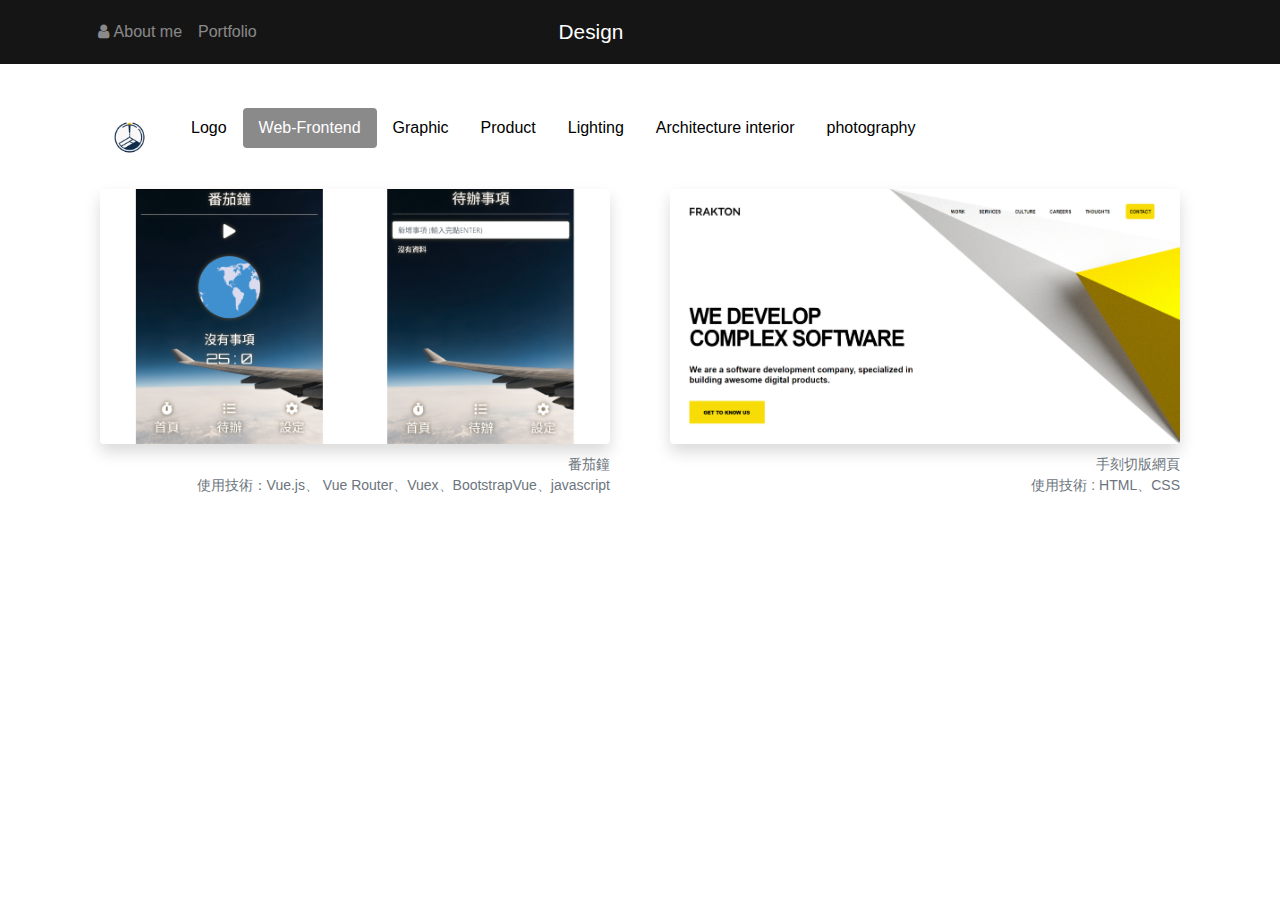
==== web_design.html @ e4ed1c09 "ok" ====
<!DOCTYPE html>
<html>
  <head>
    <title>Tina Lo portfolio</title>
    <link rel="icon" href="./image/logo2-01.png" width="100px" />
    <meta charset="utf-8" />
    <meta name="viewport" content="width=device-width, initial-scale=1" />
    <link rel="stylesheet" href="./css/font-awesome.min.css" type="text/css" />
    <link rel="stylesheet" href="./css/bootstrap-4.css" />
    <script src="./js/jquery-3.3.1.slim.min.js"></script>
    <script src="./js/popper.min.js"></script>
    <script src="./js/bootstrap.min.js"></script>
  </head>
  <style>
    .nav-pills .nav-link.active,
    .nav-pills .show > .nav-link {
      color: #fff;
      background-color: #8a8a8a;
    }
    a {
      color: #000000;
      text-decoration: none;
      background-color: transparent;
    }
  </style>
  <body>
    <div class="pt-5 mt-4">
      <div class="container">
        <div class="row">
          <div class="col-md-12">
            <ul class="nav nav-pills">
              <a href="index.html">
                <img src="./image/logo.png" width="90px"
              /></a>
              <li class="nav-item">
                <a href="logo_design.html" class="nav-link">Logo</a>
              </li>
              <li class="nav-item">
                <a href="web_design.html" class="active nav-link"
                  >Web-Frontend</a
                >
              </li>
              <li class="nav-item">
                <a href="gra_design.html" class="nav-link">Graphic</a>
              </li>
              <li class="nav-item">
                <a href="pro_design.html" class="nav-link">Product</a>
              </li>
              <li class="nav-item">
                <a href="li_design.html" class="nav-link">Lighting</a>
              </li>
              <li class="nav-item">
                <a href="arch_design.html" class="nav-link"
                  >Architecture interior</a
                >
              </li>
              <li class="nav-item">
                <a href="photo_design.html" class="nav-link">photography</a>
              </li>
            </ul>
          </div>
        </div>
      </div>
    </div>
    <nav class="navbar navbar-expand-lg fixed-top bg-dark navbar-dark">
      <div class="container">
        <button
          class="navbar-toggler navbar-toggler-right border-0 p-0"
          type="button"
          data-toggle="collapse"
          data-target="#navbar20"
        >
          <p class="navbar-brand text-white mb-0">
            <i class="fa d-inline fa-lg fa-user-circle"></i>Tina Lo
          </p>
        </button>
        <div class="collapse navbar-collapse" id="navbar20">
          <ul class="navbar-nav mr-4">
            <li class="nav-item">
              <a class="nav-link" href="index.html"
                ><i class="fa fa-user fa-fw"></i>About me</a
              >
            </li>
            <li class="nav-item">
              <a class="nav-link" href="logo_design.html">Portfolio</a>
            </li>
          </ul>
          <p class="d-none d-md-block lead text-white pr-0 ml-0 mx-auto mb-0">
            Design
          </p>
          <ul class="navbar-nav ml-auto">
            <li class="nav-item mx-1">
              <a class="nav-link" href="#"> </a>
            </li>
            <li class="nav-item mx-1">
              <a class="nav-link" href="#"> </a>
            </li>
          </ul>
        </div>
      </div>
    </nav>
    <div class="py-3 text-center">
      <div class="container">
        <div class="row">
          <div class="p-1 col-md-6">
            <figure class="figure">
              <img
                style="height: 255px; width: 510px"
                class="img-fluid d-block shadow rounded"
                onmouseover="this.style.cursor='pointer';this.style.cursor='hand'"
                onmouseout="this.style.cursor='default'"
                src="./image/web/web_1.jpg"
                onclick="window.open('https://tinalolo.github.io/tomatotime')"
              />
              <figcaption
                class="figure-caption text-right"
                style="margin-top: 10px"
              >
                <b>番茄鐘</b>
                <br />
                <p style="font-size: 14px">
                  使用技術：Vue.js、 Vue Router、Vuex、BootstrapVue、javascript
                </p>
              </figcaption>
            </figure>
            <h2 class="my-3"><b></b></h2>
          </div>
          <div
            class="modal fade bs-example-modal-lg text-center"
            id="imgModal"
            tabindex="-1"
            role="dialog"
            aria-labelledby="myLargeModalLabel"
          >
            <div
              class="modal-dialog modal-lg"
              style="display: inline-block; width: auto"
            >
              <div class="modal-content">
                <img
                  id="imgInModalID"
                  class="carousel-inner img-responsive img-rounded"
                  onclick="closeImageViewer()"
                  onmouseover="this.style.cursor='pointer';this.style.cursor='hand'"
                  onmouseout="this.style.cursor='default'"
                />
              </div>
            </div>
          </div>

          <div class="p-1 col-md-6">
            <figure class="figure">
              <img
                style="height: 255px; width: 510px"
                class="img-fluid d-block shadow rounded"
                onmouseover="this.style.cursor='pointer';this.style.cursor='hand'"
                onmouseout="this.style.cursor='default'"
                src="./image/web/web_2.jpg"
                onclick="window.open('https://tinalolo.github.io/frankton_htmlcss')"
              />
              <figcaption
                class="figure-caption text-right"
                style="margin-top: 10px"
              >
                <b>手刻切版網頁</b>
                <br />
                <p style="font-size: 14px">使用技術 : HTML、CSS</p>
              </figcaption>
            </figure>
            <h2 class="my-3"><b></b></h2>
          </div>
          <div
            class="modal fade bs-example-modal-lg text-center"
            id="imgModal"
            tabindex="-1"
            role="dialog"
            aria-labelledby="myLargeModalLabel"
          >
            <div
              class="modal-dialog modal-lg"
              style="display: inline-block; width: auto"
            >
              <div class="modal-content">
                <img
                  id="imgInModalID"
                  class="carousel-inner img-responsive img-rounded"
                  onclick="closeImageViewer()"
                  onmouseover="this.style.cursor='pointer';this.style.cursor='hand'"
                  onmouseout="this.style.cursor='default'"
                />
              </div>
            </div>
          </div>
        </div>
      </div>
    </div>
  </body>
</html>
<script type="text/javascript">
  function showimage(source) {
    $("#imgModal").find("#imgInModalID").attr("src", source);
    $("#imgModal").modal();
  }

  function closeImageViewer() {
    $("#imgModal").modal("hide");
  }
</script>
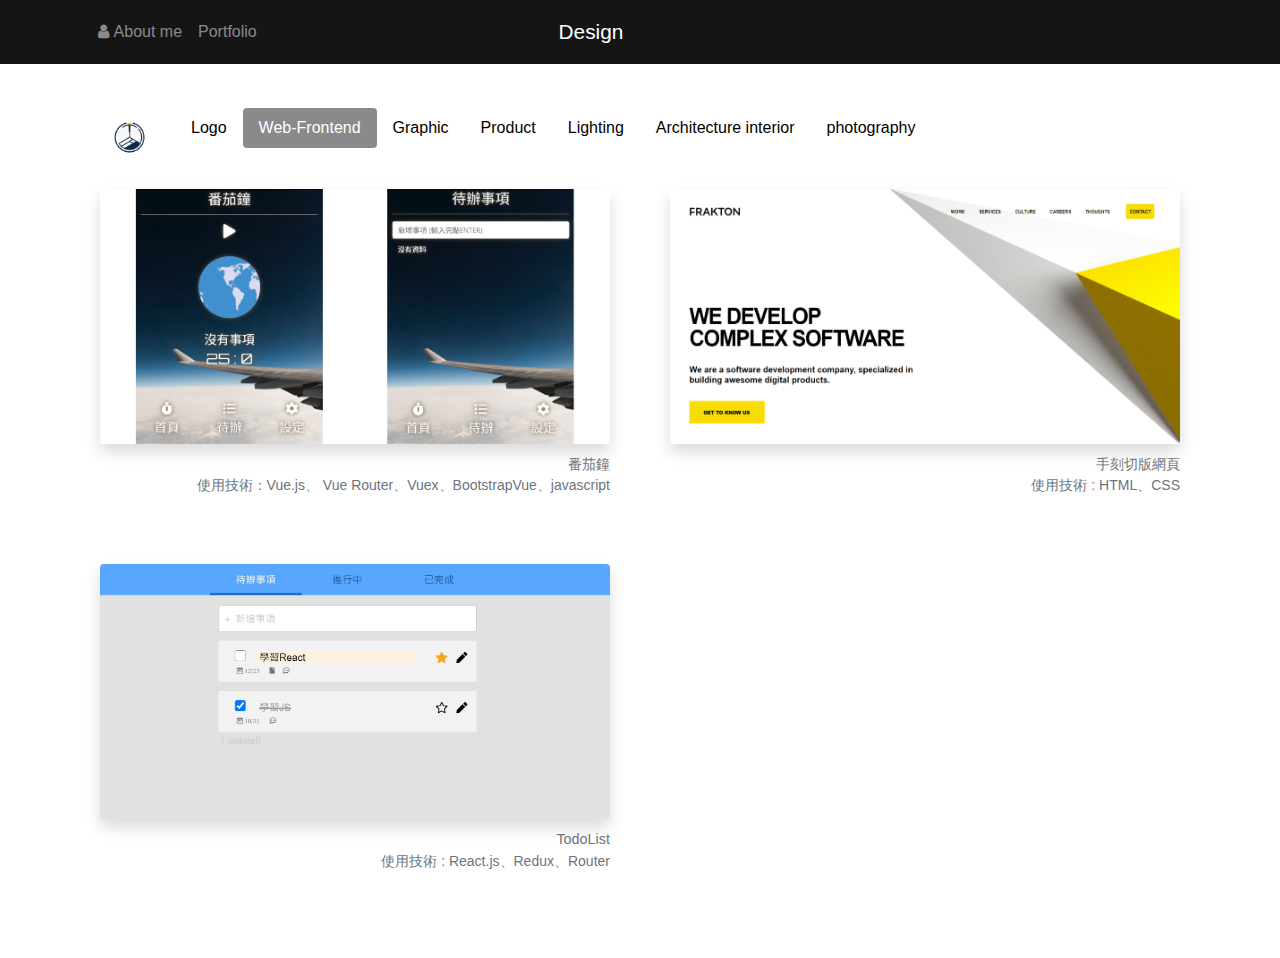
==== commit a5a6ee71: "update" ====
--- a/web_design.html
+++ b/web_design.html
@@ -1,208 +1,256 @@
-<!DOCTYPE html>
-<html>
-  <head>
-    <title>Tina Lo portfolio</title>
-    <link rel="icon" href="./image/logo2-01.png" width="100px" />
-    <meta charset="utf-8" />
-    <meta name="viewport" content="width=device-width, initial-scale=1" />
-    <link rel="stylesheet" href="./css/font-awesome.min.css" type="text/css" />
-    <link rel="stylesheet" href="./css/bootstrap-4.css" />
-    <script src="./js/jquery-3.3.1.slim.min.js"></script>
-    <script src="./js/popper.min.js"></script>
-    <script src="./js/bootstrap.min.js"></script>
-  </head>
-  <style>
-    .nav-pills .nav-link.active,
-    .nav-pills .show > .nav-link {
-      color: #fff;
-      background-color: #8a8a8a;
-    }
-    a {
-      color: #000000;
-      text-decoration: none;
-      background-color: transparent;
-    }
-  </style>
-  <body>
-    <div class="pt-5 mt-4">
-      <div class="container">
-        <div class="row">
-          <div class="col-md-12">
-            <ul class="nav nav-pills">
-              <a href="index.html">
-                <img src="./image/logo.png" width="90px"
-              /></a>
-              <li class="nav-item">
-                <a href="logo_design.html" class="nav-link">Logo</a>
-              </li>
-              <li class="nav-item">
-                <a href="web_design.html" class="active nav-link"
-                  >Web-Frontend</a
-                >
-              </li>
-              <li class="nav-item">
-                <a href="gra_design.html" class="nav-link">Graphic</a>
-              </li>
-              <li class="nav-item">
-                <a href="pro_design.html" class="nav-link">Product</a>
-              </li>
-              <li class="nav-item">
-                <a href="li_design.html" class="nav-link">Lighting</a>
-              </li>
-              <li class="nav-item">
-                <a href="arch_design.html" class="nav-link"
-                  >Architecture interior</a
-                >
-              </li>
-              <li class="nav-item">
-                <a href="photo_design.html" class="nav-link">photography</a>
-              </li>
-            </ul>
-          </div>
-        </div>
-      </div>
-    </div>
-    <nav class="navbar navbar-expand-lg fixed-top bg-dark navbar-dark">
-      <div class="container">
-        <button
-          class="navbar-toggler navbar-toggler-right border-0 p-0"
-          type="button"
-          data-toggle="collapse"
-          data-target="#navbar20"
-        >
-          <p class="navbar-brand text-white mb-0">
-            <i class="fa d-inline fa-lg fa-user-circle"></i>Tina Lo
-          </p>
-        </button>
-        <div class="collapse navbar-collapse" id="navbar20">
-          <ul class="navbar-nav mr-4">
-            <li class="nav-item">
-              <a class="nav-link" href="index.html"
-                ><i class="fa fa-user fa-fw"></i>About me</a
-              >
-            </li>
-            <li class="nav-item">
-              <a class="nav-link" href="logo_design.html">Portfolio</a>
-            </li>
-          </ul>
-          <p class="d-none d-md-block lead text-white pr-0 ml-0 mx-auto mb-0">
-            Design
-          </p>
-          <ul class="navbar-nav ml-auto">
-            <li class="nav-item mx-1">
-              <a class="nav-link" href="#"> </a>
-            </li>
-            <li class="nav-item mx-1">
-              <a class="nav-link" href="#"> </a>
-            </li>
-          </ul>
-        </div>
-      </div>
-    </nav>
-    <div class="py-3 text-center">
-      <div class="container">
-        <div class="row">
-          <div class="p-1 col-md-6">
-            <figure class="figure">
-              <img
-                style="height: 255px; width: 510px"
-                class="img-fluid d-block shadow rounded"
-                onmouseover="this.style.cursor='pointer';this.style.cursor='hand'"
-                onmouseout="this.style.cursor='default'"
-                src="./image/web/web_1.jpg"
-                onclick="window.open('https://tinalolo.github.io/tomatotime')"
-              />
-              <figcaption
-                class="figure-caption text-right"
-                style="margin-top: 10px"
-              >
-                <b>番茄鐘</b>
-                <br />
-                <p style="font-size: 14px">
-                  使用技術：Vue.js、 Vue Router、Vuex、BootstrapVue、javascript
-                </p>
-              </figcaption>
-            </figure>
-            <h2 class="my-3"><b></b></h2>
-          </div>
-          <div
-            class="modal fade bs-example-modal-lg text-center"
-            id="imgModal"
-            tabindex="-1"
-            role="dialog"
-            aria-labelledby="myLargeModalLabel"
-          >
-            <div
-              class="modal-dialog modal-lg"
-              style="display: inline-block; width: auto"
-            >
-              <div class="modal-content">
-                <img
-                  id="imgInModalID"
-                  class="carousel-inner img-responsive img-rounded"
-                  onclick="closeImageViewer()"
-                  onmouseover="this.style.cursor='pointer';this.style.cursor='hand'"
-                  onmouseout="this.style.cursor='default'"
-                />
-              </div>
-            </div>
-          </div>
-
-          <div class="p-1 col-md-6">
-            <figure class="figure">
-              <img
-                style="height: 255px; width: 510px"
-                class="img-fluid d-block shadow rounded"
-                onmouseover="this.style.cursor='pointer';this.style.cursor='hand'"
-                onmouseout="this.style.cursor='default'"
-                src="./image/web/web_2.jpg"
-                onclick="window.open('https://tinalolo.github.io/frankton_htmlcss')"
-              />
-              <figcaption
-                class="figure-caption text-right"
-                style="margin-top: 10px"
-              >
-                <b>手刻切版網頁</b>
-                <br />
-                <p style="font-size: 14px">使用技術 : HTML、CSS</p>
-              </figcaption>
-            </figure>
-            <h2 class="my-3"><b></b></h2>
-          </div>
-          <div
-            class="modal fade bs-example-modal-lg text-center"
-            id="imgModal"
-            tabindex="-1"
-            role="dialog"
-            aria-labelledby="myLargeModalLabel"
-          >
-            <div
-              class="modal-dialog modal-lg"
-              style="display: inline-block; width: auto"
-            >
-              <div class="modal-content">
-                <img
-                  id="imgInModalID"
-                  class="carousel-inner img-responsive img-rounded"
-                  onclick="closeImageViewer()"
-                  onmouseover="this.style.cursor='pointer';this.style.cursor='hand'"
-                  onmouseout="this.style.cursor='default'"
-                />
-              </div>
-            </div>
-          </div>
-        </div>
-      </div>
-    </div>
-  </body>
-</html>
-<script type="text/javascript">
-  function showimage(source) {
-    $("#imgModal").find("#imgInModalID").attr("src", source);
-    $("#imgModal").modal();
-  }
-
-  function closeImageViewer() {
-    $("#imgModal").modal("hide");
-  }
-</script>
+<!DOCTYPE html>
+<html>
+  <head>
+    <title>Tina Lo portfolio</title>
+    <link rel="icon" href="./image/logo2-01.png" width="100px" />
+    <meta charset="utf-8" />
+    <meta name="viewport" content="width=device-width, initial-scale=1" />
+    <link rel="stylesheet" href="./css/font-awesome.min.css" type="text/css" />
+    <link rel="stylesheet" href="./css/bootstrap-4.css" />
+    <script src="./js/jquery-3.3.1.slim.min.js"></script>
+    <script src="./js/popper.min.js"></script>
+    <script src="./js/bootstrap.min.js"></script>
+  </head>
+  <style>
+    .nav-pills .nav-link.active,
+    .nav-pills .show > .nav-link {
+      color: #fff;
+      background-color: #8a8a8a;
+    }
+    a {
+      color: #000000;
+      text-decoration: none;
+      background-color: transparent;
+    }
+  </style>
+  <body>
+    <div class="pt-5 mt-4">
+      <div class="container">
+        <div class="row">
+          <div class="col-md-12">
+            <ul class="nav nav-pills">
+              <a href="index.html">
+                <img src="./image/logo.png" width="90px"
+              /></a>
+              <li class="nav-item">
+                <a href="logo_design.html" class="nav-link">Logo</a>
+              </li>
+              <li class="nav-item">
+                <a href="web_design.html" class="active nav-link"
+                  >Web-Frontend</a
+                >
+              </li>
+              <li class="nav-item">
+                <a href="gra_design.html" class="nav-link">Graphic</a>
+              </li>
+              <li class="nav-item">
+                <a href="pro_design.html" class="nav-link">Product</a>
+              </li>
+              <li class="nav-item">
+                <a href="li_design.html" class="nav-link">Lighting</a>
+              </li>
+              <li class="nav-item">
+                <a href="arch_design.html" class="nav-link"
+                  >Architecture interior</a
+                >
+              </li>
+              <li class="nav-item">
+                <a href="photo_design.html" class="nav-link">photography</a>
+              </li>
+            </ul>
+          </div>
+        </div>
+      </div>
+    </div>
+    <nav class="navbar navbar-expand-lg fixed-top bg-dark navbar-dark">
+      <div class="container">
+        <button
+          class="navbar-toggler navbar-toggler-right border-0 p-0"
+          type="button"
+          data-toggle="collapse"
+          data-target="#navbar20"
+        >
+          <p class="navbar-brand text-white mb-0">
+            <i class="fa d-inline fa-lg fa-user-circle"></i>Tina Lo
+          </p>
+        </button>
+        <div class="collapse navbar-collapse" id="navbar20">
+          <ul class="navbar-nav mr-4">
+            <li class="nav-item">
+              <a class="nav-link" href="index.html"
+                ><i class="fa fa-user fa-fw"></i>About me</a
+              >
+            </li>
+            <li class="nav-item">
+              <a class="nav-link" href="logo_design.html">Portfolio</a>
+            </li>
+          </ul>
+          <p class="d-none d-md-block lead text-white pr-0 ml-0 mx-auto mb-0">
+            Design
+          </p>
+          <ul class="navbar-nav ml-auto">
+            <li class="nav-item mx-1">
+              <a class="nav-link" href="#"> </a>
+            </li>
+            <li class="nav-item mx-1">
+              <a class="nav-link" href="#"> </a>
+            </li>
+          </ul>
+        </div>
+      </div>
+    </nav>
+    <div class="py-3 text-center">
+      <div class="container">
+        <div class="row">
+          <div class="p-1 col-md-6">
+            <figure class="figure">
+              <img
+                style="height: 255px; width: 510px"
+                class="img-fluid d-block shadow rounded"
+                onmouseover="this.style.cursor='pointer';this.style.cursor='hand'"
+                onmouseout="this.style.cursor='default'"
+                src="./image/web/web_1.jpg"
+                onclick="window.open('https://tinalolo.github.io/tomatotime')"
+              />
+              <figcaption
+                class="figure-caption text-right"
+                style="margin-top: 10px"
+              >
+                <b>番茄鐘</b>
+                <br />
+                <p style="font-size: 14px">
+                  使用技術：Vue.js、 Vue Router、Vuex、BootstrapVue、javascript
+                </p>
+              </figcaption>
+            </figure>
+            <h2 class="my-3"><b></b></h2>
+          </div>
+
+          <div
+            class="modal fade bs-example-modal-lg text-center"
+            id="imgModal"
+            tabindex="-1"
+            role="dialog"
+            aria-labelledby="myLargeModalLabel"
+          >
+            <div
+              class="modal-dialog modal-lg"
+              style="display: inline-block; width: auto"
+            >
+              <div class="modal-content">
+                <img
+                  id="imgInModalID"
+                  class="carousel-inner img-responsive img-rounded"
+                  onclick="closeImageViewer()"
+                  onmouseover="this.style.cursor='pointer';this.style.cursor='hand'"
+                  onmouseout="this.style.cursor='default'"
+                />
+              </div>
+            </div>
+          </div>
+
+          <div class="p-1 col-md-6">
+            <figure class="figure">
+              <img
+                style="height: 255px; width: 510px"
+                class="img-fluid d-block shadow rounded"
+                onmouseover="this.style.cursor='pointer';this.style.cursor='hand'"
+                onmouseout="this.style.cursor='default'"
+                src="./image/web/web_2.jpg"
+                onclick="window.open('https://tinalolo.github.io/frankton_htmlcss')"
+              />
+              <figcaption
+                class="figure-caption text-right"
+                style="margin-top: 10px"
+              >
+                <b>手刻切版網頁</b>
+                <br />
+                <p style="font-size: 14px">使用技術 : HTML、CSS</p>
+              </figcaption>
+            </figure>
+            <h2 class="my-3"><b></b></h2>
+          </div>
+
+          <div
+            class="modal fade bs-example-modal-lg text-center"
+            id="imgModal"
+            tabindex="-1"
+            role="dialog"
+            aria-labelledby="myLargeModalLabel"
+          >
+            <div
+              class="modal-dialog modal-lg"
+              style="display: inline-block; width: auto"
+            >
+              <div class="modal-content">
+                <img
+                  id="imgInModalID"
+                  class="carousel-inner img-responsive img-rounded"
+                  onclick="closeImageViewer()"
+                  onmouseover="this.style.cursor='pointer';this.style.cursor='hand'"
+                  onmouseout="this.style.cursor='default'"
+                />
+              </div>
+            </div>
+          </div>
+
+          <div class="p-1 col-md-6">
+            <figure class="figure">
+              <img
+                style="height: 255px; width: 510px"
+                class="img-fluid d-block shadow rounded"
+                onmouseover="this.style.cursor='pointer';this.style.cursor='hand'"
+                onmouseout="this.style.cursor='default'"
+                src="./image/web/web_3.jpg"
+                onclick="window.open('https://tinalolo.github.io/todoList_react/src/')"
+              />
+              <figcaption
+                class="figure-caption text-right"
+                style="margin-top: 10px"
+              >
+                <b>TodoList</b>
+                <br />
+                <p style="font-size: 14px">使用技術 : React.js、Redux、Router</p>
+              </figcaption>
+            </figure>
+            <h2 class="my-3"><b></b></h2>
+          </div>
+
+          <div
+            class="modal fade bs-example-modal-lg text-center"
+            id="imgModal"
+            tabindex="-1"
+            role="dialog"
+            aria-labelledby="myLargeModalLabel"
+          >
+            <div
+              class="modal-dialog modal-lg"
+              style="display: inline-block; width: auto"
+            >
+              <div class="modal-content">
+                <img
+                  id="imgInModalID"
+                  class="carousel-inner img-responsive img-rounded"
+                  onclick="closeImageViewer()"
+                  onmouseover="this.style.cursor='pointer';this.style.cursor='hand'"
+                  onmouseout="this.style.cursor='default'"
+                />
+              </div>
+            </div>
+          </div>
+
+        </div>
+      </div>
+    </div>
+  </body>
+</html>
+<script type="text/javascript">
+  function showimage(source) {
+    $("#imgModal").find("#imgInModalID").attr("src", source);
+    $("#imgModal").modal();
+  }
+
+  function closeImageViewer() {
+    $("#imgModal").modal("hide");
+  }
+</script>
